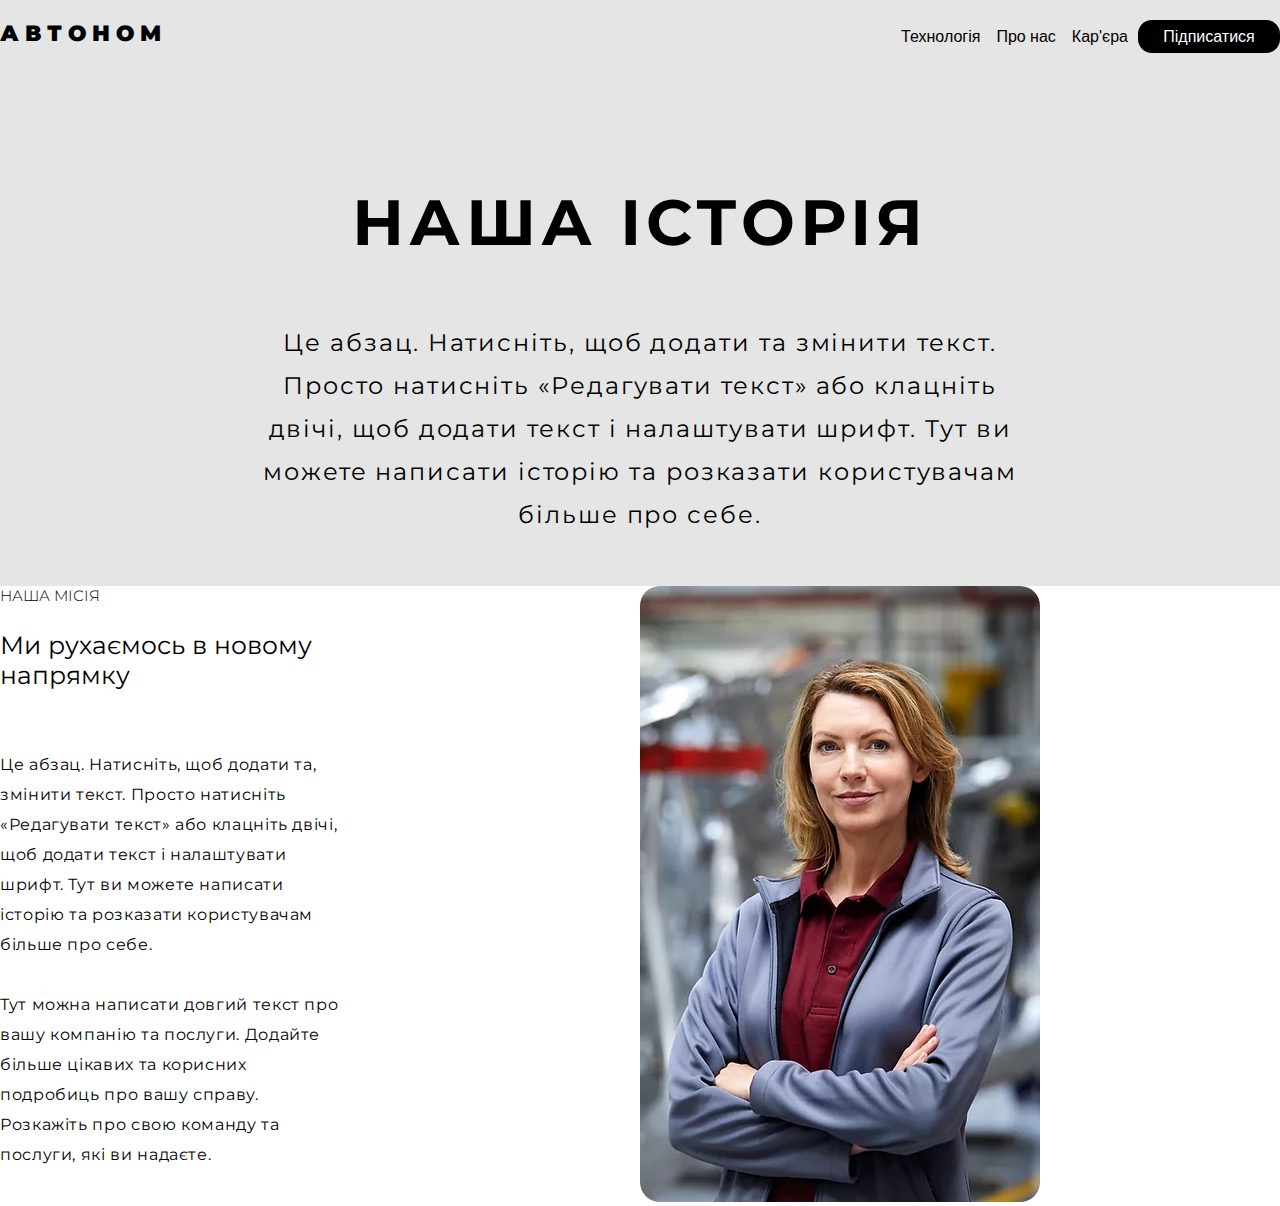
==== about-us.html @ f9a32108 "siiiiii" ====
<!DOCTYPE html>
<html lang="en">
  <head>
    <meta charset="UTF-8" />
    <meta http-equiv="X-UA-Compatible" content="IE=edge" />
    <meta name="viewport" content="width=device-width, initial-scale=1.0" />
    <title>Document</title>
    <link rel="stylesheet" href="./about-us.css" />
    <link rel="preconnect" href="https://fonts.googleapis.com" />
    <link rel="preconnect" href="https://fonts.gstatic.com" crossorigin />
    <link
      href="https://fonts.googleapis.com/css2?family=Montserrat:wght@300;400&family=Nunito:wght@300;700&family=Oswald:wght@300&family=PT+Serif&family=Roboto:wght@300&family=Ropa+Sans&family=Varela+Round&display=swap"
      rel="stylesheet"
    />
  </head>
  <body>
    <header class="header-background">
      <nav class="header-nav">
        <h1 class="header-nav-text">АВТОНОМ</h1>
        <div class="box-with-site-nav">
          <button class="text-button-nav">Технологія</button>
          <button class="text-button-nav">Про нас</button>
          <button class="text-button-nav">Кар'єра</button>
          <button class="text-button-black">Підписатися</button>
        </div>
      </nav>
    </header>
    <main class="main-page-content">
      <div class="first-text-section">
        <h1 class="first-text-title">НАША ІСТОРІЯ</h1>
        <p class="first-sub-text">
          Це абзац. Натисніть, щоб додати та змінити текст.<br />
          Просто натисніть «Редагувати текст» або клацніть<br />
          двічі, щоб додати текст і налаштувати шрифт. Тут ви<br />
          можете написати історію та розказати користувачам<br />
          більше про себе.
        </p>
      </div>
      <div class="black-box-with-gradient black-box-with-gradient-second-part">
        <div class="black-box">
          <div class="box-with-only-text">
            <div class="blck-box-text">
              <h1 class="little-title">НАША МІСІЯ</h1>
              <h1 class="big-tile">
                Ми рухаємось в новому<br />
                напрямку
              </h1>
              <p class="big-subtext">
                Це абзац. Натисніть, щоб додати та,<br />
                змінити текст. Просто натисніть<br />
                «Редагувати текст» або клацніть двічі,<br />
                щоб додати текст і налаштувати<br />
                шрифт. Тут ви можете написати<br />
                історію та розказати користувачам<br />
                більше про себе.
              </p>
              <p class="second-big-subtext">
                Тут можна написати довгий текст про<br />
                вашу компанію та послуги. Додайте<br />
                більше цікавих та корисних<br />
                подробиць про вашу справу.<br />
                Розкажіть про свою команду та<br />
                послуги, які ви надаєте.
              </p>
            </div>
          </div>
          <div class="box-image">
            <img src="./images/girl-worker.webp" class="img" alt="" />
          </div>
        </div>
      </div>
    </main>
  </body>
</html>
---- about-us.css ----
* {
  box-sizing: border-box;
}

html {
  font-size: 15px;
  font-family: "Montserrat", sans-serif;
}

body {
  min-height: 100vh;
  background: #e5e5e5;
}

body,
h1,
h2,
h3,
h4,
h5,
h6,
figure,
ul,
ol,
p {
  margin: 0;
  padding: 0;
}

.header-background {
  background: none;
  width: 100vw;
  background-size: cover;
}

.header-nav-text {
  font-size: 22px;
  letter-spacing: 6px;
  font-weight: 900;
  cursor: pointer;
}

.text-button-nav {
  background: none;
  border: none;
  font-size: 16px;
  color: black;
  text-align: center;
  cursor: pointer;
}

.text-button-black {
  width: 142px;
  height: 33px;
  border-radius: 14px;
  background: black;
  color: white;
  font-size: 16px;
  border: none;
}

.header-nav {
  display: flex;
  justify-content: space-between;
  max-width: 1570px;
  margin: 0 auto;
  padding-top: 20px;
}

.link {
  text-decoration: none;
}

.first-text-title {
  font-size: 64px;
  font-family: "Montserrat", sans-serif;
  text-align: center;
  letter-spacing: 0.08em;
}

.first-sub-text {
  font-size: 24px;
  font-family: "Montserrat", sans-serif;
  text-align: center;
  padding-top: 60px;
  letter-spacing: 0.08em;
  line-height: 43px;
}

.main-page-content {
  margin-top: 130px;
}

.black-box-with-gradient-second-part {
  background: white;
  margin-top: 50px;
}

.black-box {
  width: 100%;
  display: flex;
  justify-content: space-between;
}

black-box-text .black-box > *:nth-child(1),
.black-box > *:nth-child(2) {
  width: 50%;
}

.box-image {
  width: 100%;
  display: block;
}

.white-little-title {
  font-size: 16px;
  color: white;
}

.black-big-title {
  font-size: 40px;
  font-family: "Montserrat", sans-serif;
}

.img {
  border-radius: 20px;
}
.big-subtext {
  letter-spacing: 0.04em;
  font-size: 16px;
  font-family: "Montserrat", sans-serif;
  line-height: 30px;
  padding-bottom: 30px;
}

.second-big-subtext {
  letter-spacing: 0.04em;
  font-size: 16px;
  font-family: "Montserrat", sans-serif;
  line-height: 30px;
}

.little-title {
  font-size: 15px;
  font-family: "Montserrat", sans-serif;
  font-weight: 300;
  padding-bottom: 25px;
}

.big-tile {
  font-size: 25px;
  font-family: "Montserrat", sans-serif;
  font-weight: 400;
  padding-bottom: 60px;
}

.big-sub-text {
  font-size: 24px;
  color: white;
  padding-top: 35px;
  line-height: 43px;
}

.little-sub-text {
  font-size: 16px;
  color: white;
  padding-top: 55px;
  line-height: 30px;
}
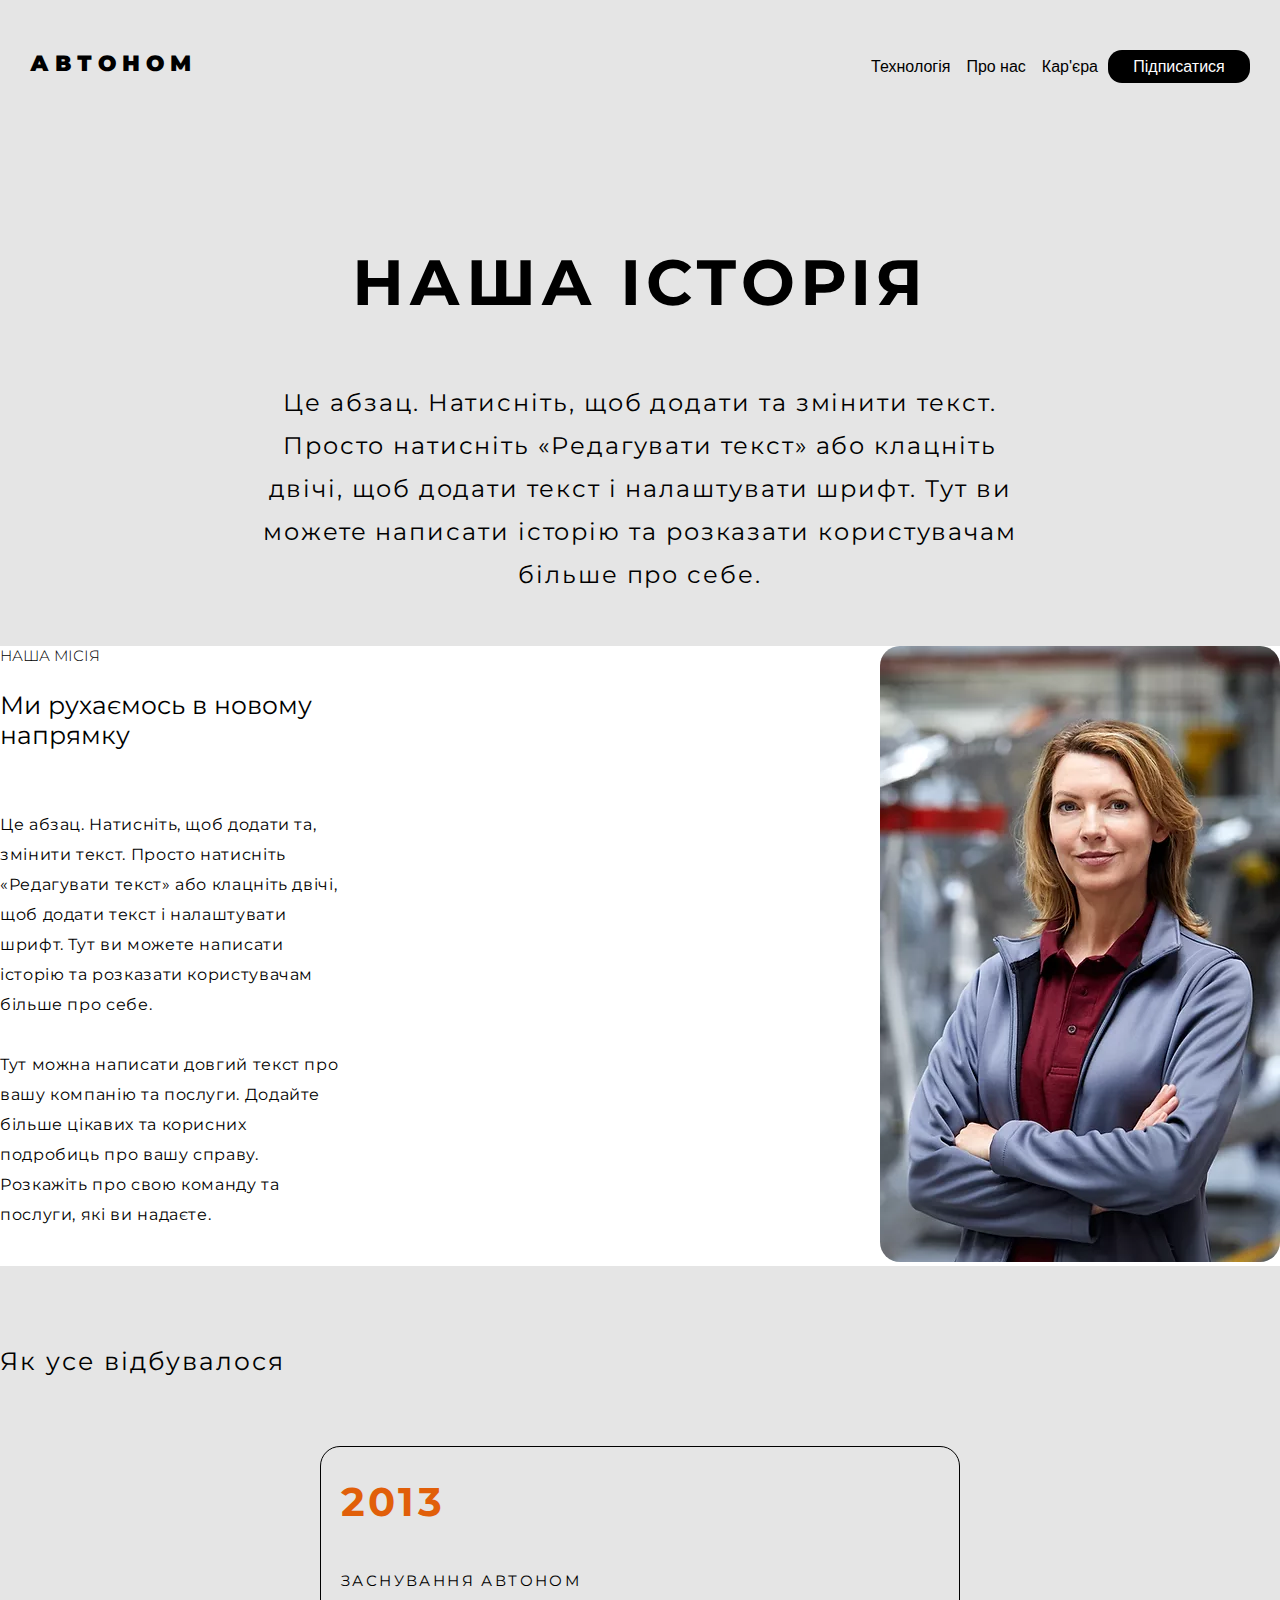
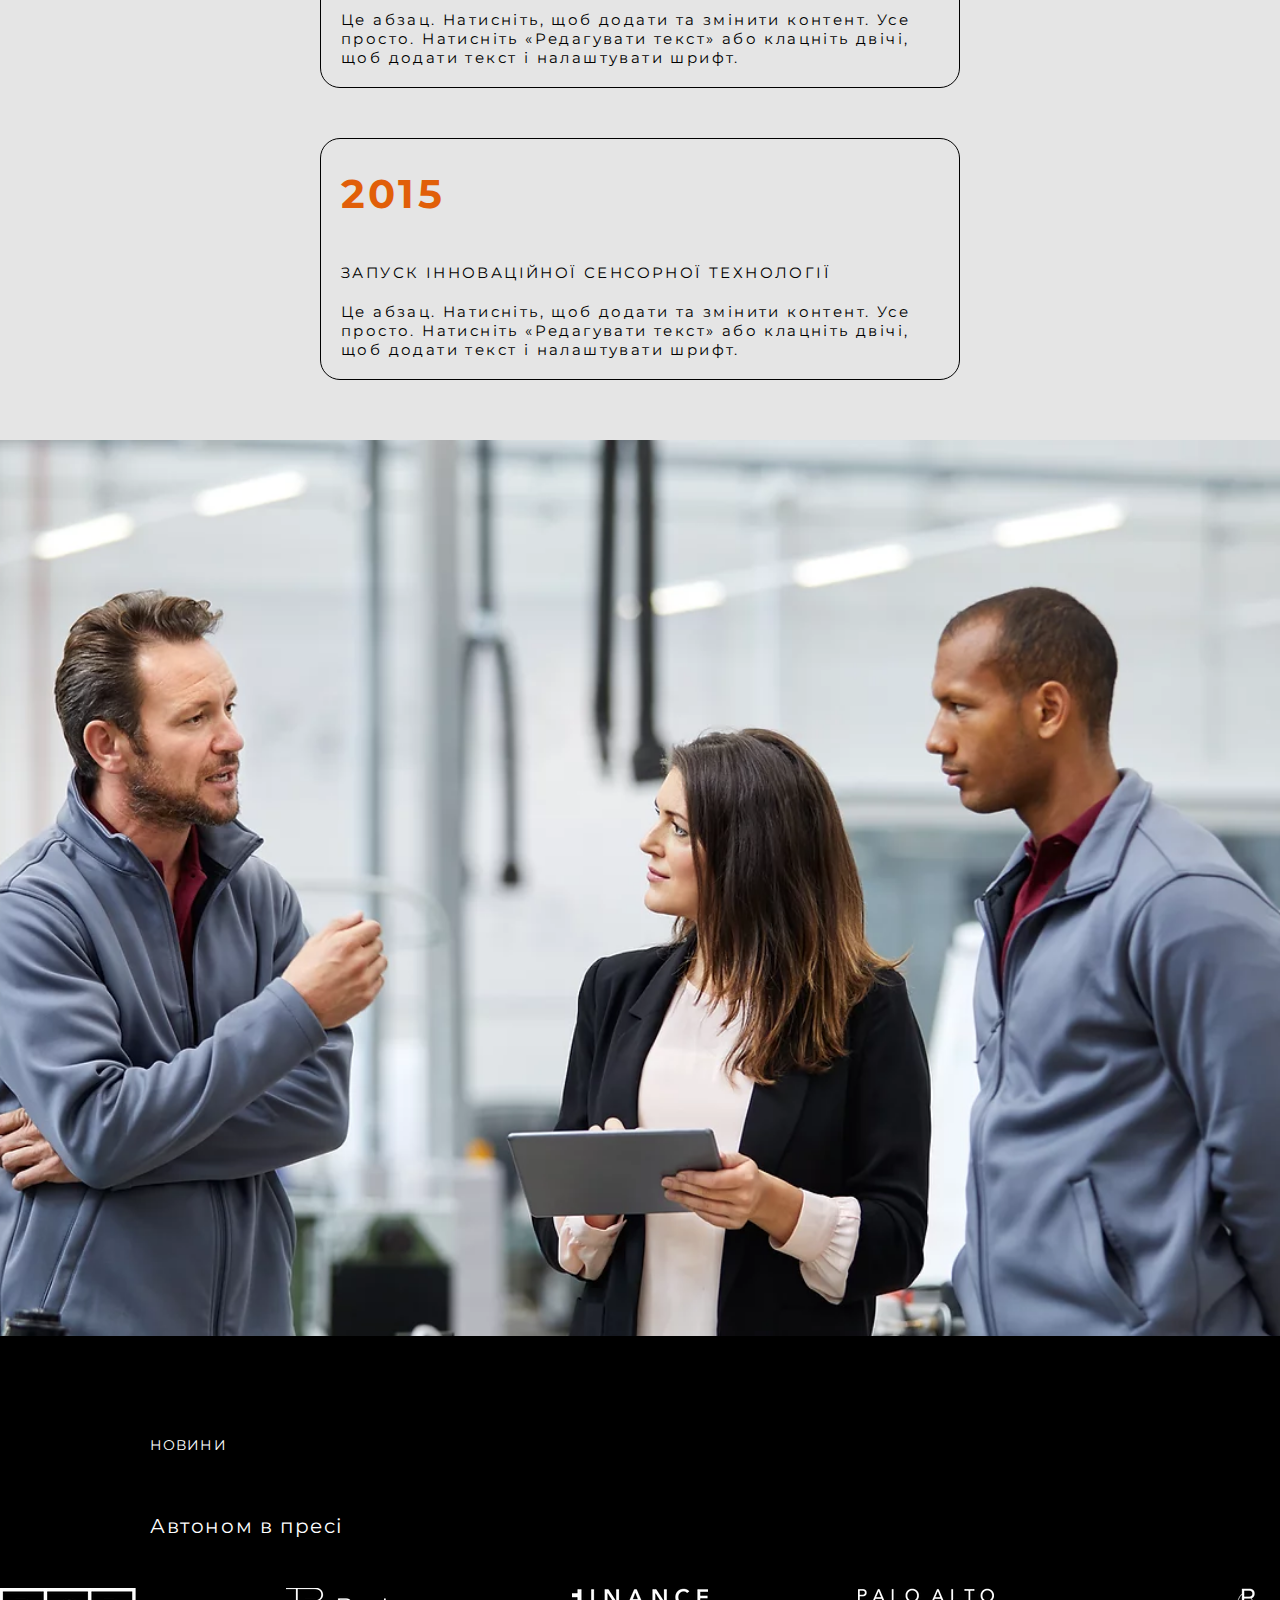
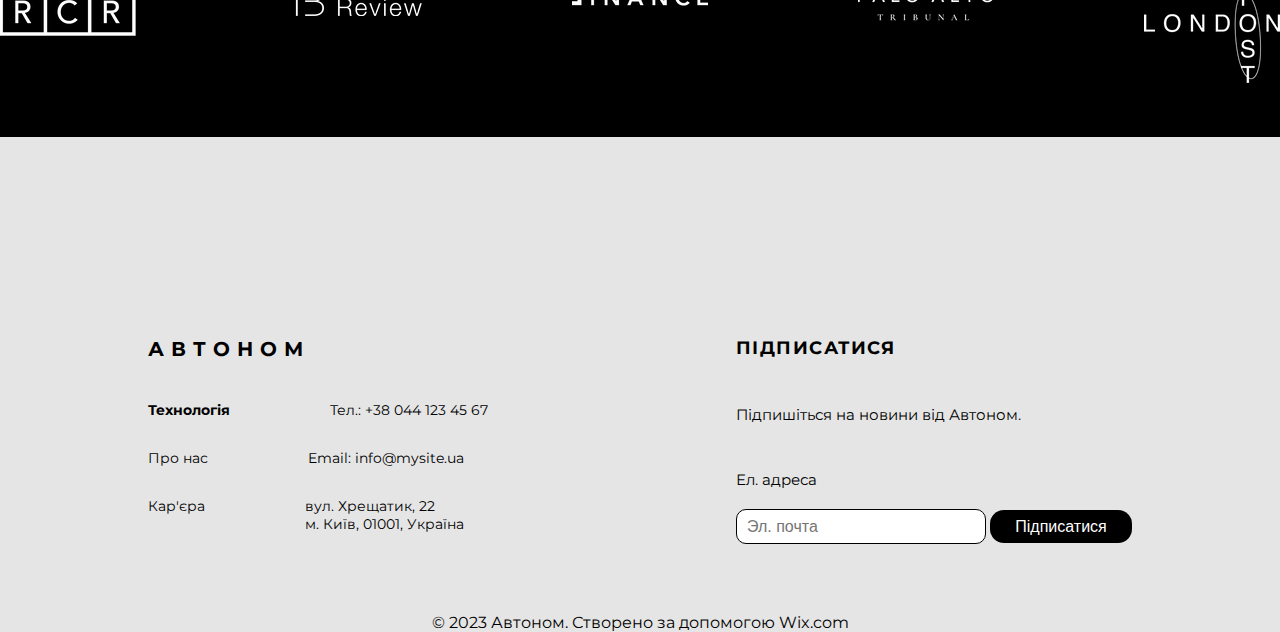
==== commit c4d93045: "siiii" ====
--- a/about-us.html
+++ b/about-us.html
@@ -69,6 +69,116 @@
           </div>
         </div>
       </div>
+      <div class="box-with-product-history">
+        <div class="text-title-line-wrapper">
+          <p class="history-box-title">Як усе відбувалося</p>
+        </div>
+        <div class="box-with-two-contents-columns">
+          <div class="content-box">
+            <h2 class="orange-title">2013</h2>
+            <p class="sub-title">ЗАСНУВАННЯ АВТОНОМ</p>
+            <p class="sub-title sub-title-second">
+              Це абзац. Натисніть, щоб додати та змінити контент. Усе<br />
+              просто. Натисніть «Редагувати текст» або клацніть двічі,<br />
+              щоб додати текст і налаштувати шрифт.<br />
+            </p>
+          </div>
+          <div class="content-box">
+            <h2 class="orange-title">2015</h2>
+            <p class="sub-title">ЗАПУСК ІННОВАЦІЙНОЇ СЕНСОРНОЇ ТЕХНОЛОГІЇ</p>
+            <p class="sub-title sub-title-second">
+              Це абзац. Натисніть, щоб додати та змінити контент. Усе<br />
+              просто. Натисніть «Редагувати текст» або клацніть двічі,<br />
+              щоб додати текст і налаштувати шрифт.<br />
+            </p>
+          </div>
+        </div>
+      </div>
+      <div class="box-with-only-img"></div>
+      <div class="box-with-press-content">
+        <div class="text-part-of-box">
+          <p class="press-title">НОВИНИ</p>
+          <p class="press-sub-text">Автоном в пресі</p>
+        </div>
+        <div class="img-row">
+          <div>
+            <img src="./images/RCR-01.webp" class="img-padding" alt="" />
+          </div>
+          <div>
+            <img src="./images/TB_Review-01.webp" class="img-padding" alt="" />
+          </div>
+          <div>
+            <img src="./images/binance-01.webp" class="img-padding" alt="" />
+          </div>
+          <div>
+            <img
+              src="./images/Palo_Alto_Tribunal-01.webp"
+              class="img-padding"
+              alt=""
+            />
+          </div>
+          <div>
+            <img
+              src="./images/London_post-01.webp"
+              class="img-padding"
+              alt=""
+            />
+          </div>
+        </div>
+      </div>
+      <div class="box-with-contacts">
+        <div class="contacts-wrapper">
+          <div class="left-text-part">
+            <h1 class="left-text-part-title">АВТОНОМ</h1>
+            <div class="line-with-text-second-part">
+              <div class="text-column">
+                <h1 class="subtext subtext-for-padding">Технологія</h1>
+              </div>
+              <div class="text-column">
+                <p class="subtext">Тел.: +38 044 123 45 67</p>
+              </div>
+            </div>
+            <div class="line-with-text-second-part">
+              <div class="text-column">
+                <p class="subtext">Про нас</p>
+              </div>
+              <div class="text-column">
+                <p class="subtext">Email: info@mysite.ua</p>
+              </div>
+            </div>
+            <div class="line-with-text-second-part">
+              <div class="text-column">
+                <p class="subtext">Кар'єра</p>
+              </div>
+              <div class="text-column">
+                <p class="subtext">
+                  вул. Хрещатик, 22<br />
+
+                  м. Київ, 01001, Україна
+                </p>
+              </div>
+            </div>
+          </div>
+          <div class="box-with-contacts-button">
+            <h1 class="contacts-text-sub-title">ПІДПИСАТИСЯ</h1>
+            <p class="contacts-sub-text contacts-sub-text-for-padding">
+              Підпишіться на новини від Автоном.
+            </p>
+            <p class="contacts-sub-text">Ел. адреса</p>
+            <div class="box-with-buttons">
+              <input type="email" placeholder="Эл. почта" class="email-row" />
+              <button class="text-button-black text-button-black-second">
+                Підписатися
+              </button>
+            </div>
+          </div>
+        </div>
+      </div>
     </main>
+    <footer class="footer-box">
+      <div class="footer-wrapepr">
+        <p class="footer-text">© 2023 Автоном. Створено за допомогою Wix.com</p>
+      </div>
+    </footer>
   </body>
 </html>
--- a/about-us.css
+++ b/about-us.css
@@ -31,6 +31,7 @@
   background: none;
   width: 100vw;
   background-size: cover;
+  padding: 30px;
 }
 
 .header-nav-text {
@@ -97,9 +98,10 @@
 }
 
 .black-box {
-  width: 100%;
+  max-width: 1500px;
   display: flex;
   justify-content: space-between;
+  margin: 0 auto;
 }
 
 black-box-text .black-box > *:nth-child(1),
@@ -108,7 +110,7 @@
 }
 
 .box-image {
-  width: 100%;
+  max-width: 400px;
   display: block;
 }
 
@@ -124,6 +126,7 @@
 
 .img {
   border-radius: 20px;
+  width: 100%;
 }
 .big-subtext {
   letter-spacing: 0.04em;
@@ -167,3 +170,207 @@
   padding-top: 55px;
   line-height: 30px;
 }
+
+.history-box-title {
+  letter-spacing: 0.08em;
+  font-size: 25px;
+  font-family: "Montserrat", sans-serif;
+}
+.text-title-line-wrapper {
+  max-width: 1500px;
+  display: flex;
+  justify-content: space-between;
+  margin: 0 auto;
+}
+
+.box-with-product-history {
+  margin-top: 80px;
+}
+
+.content-box {
+  border: 1.2px solid black;
+  border-radius: 20px;
+  width: 640px;
+  padding-left: 20px;
+  padding-top: 30px;
+}
+
+.orange-title {
+  letter-spacing: 0.08em;
+  font-size: 40px;
+  font-family: "Montserrat", sans-serif;
+  color: #e15f09;
+}
+.sub-title {
+  letter-spacing: 0.16em;
+  font-size: 15px;
+  font-family: "Montserrat", sans-serif;
+  padding-top: 45px;
+}
+
+.sub-title-second {
+  padding-top: 20px;
+  padding-bottom: 20px;
+}
+
+.box-with-two-contents-columns {
+  display: flex;
+  justify-content: center;
+  flex-direction: column;
+  align-items: center;
+  margin-top: 70px;
+}
+
+.content-box:nth-child(1) {
+  margin-bottom: 50px;
+}
+
+.box-with-only-img {
+  margin-top: 60px;
+  margin-bottom: -4px;
+  width: 100vw;
+  background-image: url(./images/workers-backgorund-img.webp);
+  height: 100vh;
+  background-size: cover;
+  background-position: center;
+}
+
+.box-with-press-content {
+  background: black;
+  width: 100%;
+}
+
+.img-row {
+  display: flex;
+  justify-content: space-between;
+  max-width: 1365px;
+  margin: 0 auto;
+  margin-top: 50px;
+  padding-bottom: 50px;
+}
+
+.press-title {
+  letter-spacing: 0.08em;
+  font-size: 14px;
+  font-family: "Montserrat", sans-serif;
+  color: white;
+}
+
+.press-sub-text {
+  letter-spacing: 0.08em;
+  font-size: 20px;
+  font-family: "Montserrat", sans-serif;
+  color: white;
+  padding-top: 60px;
+}
+
+.text-part-of-box {
+  padding-left: 150px;
+  padding-top: 100px;
+}
+.contacts-wrapper {
+  display: flex;
+  justify-content: space-evenly;
+  padding-top: 80px;
+}
+
+.email-row {
+  width: 250px;
+  height: 35px;
+  border-radius: 10px;
+  font-size: 16px;
+  padding-left: 10px;
+  border: 1px solid black;
+}
+.box-with-buttons {
+  margin-top: 20px;
+}
+
+.footer-text {
+  font-size: 16px;
+  text-align: center;
+  margin-top: 50px;
+}
+
+.contacts-sub-text-for-padding {
+  padding-top: 46px;
+  padding-bottom: 46px;
+}
+
+.line-with-text-second-part {
+  display: flex;
+}
+.contacts-text-sub-title {
+  letter-spacing: 0.08em;
+  font-size: 18px;
+}
+
+.contact-sub-text {
+  letter-spacing: 0.05em;
+  font-size: 16px;
+}
+
+.box-with-contacts {
+  margin-top: 120px;
+}
+
+.left-text-part-title {
+  letter-spacing: 0.35em;
+  font-size: 20px;
+  padding-bottom: 40px;
+}
+
+.subtext {
+  padding-right: 100px;
+  font-size: 14px;
+  font-family: "Montserrat", sans-serif;
+  padding-bottom: 30px;
+}
+.contacts-sub-text-for-padding {
+  padding-top: 46px;
+  padding-bottom: 46px;
+}
+
+@media screen and (max-width: 768px) {
+  .black-box {
+    display: flex;
+    flex-direction: column;
+    padding-left: 60px;
+  }
+  .blck-box-text {
+    margin-bottom: 50px;
+  }
+  .content-box {
+    width: 300px;
+  }
+  .box-with-only-img {
+    background-position: center center;
+  }
+  .history-box-title {
+    margin-left: 80px;
+  }
+  .footer-wrapepr {
+    display: flex;
+    flex-direction: column;
+  }
+  .contacts-wrapper {
+    display: flex;
+    flex-direction: column;
+  }
+  .box-with-buttons {
+    display: flex;
+    flex-wrap: wrap;
+  }
+  .text-button-black-second {
+    margin-top: 10px;
+  }
+  .img-row {
+    display: flex;
+    flex-wrap: wrap;
+    padding-left: 30px;
+    padding-right: 30px;
+  }
+  .img-padding {
+    padding-top: 30px;
+  }
+}
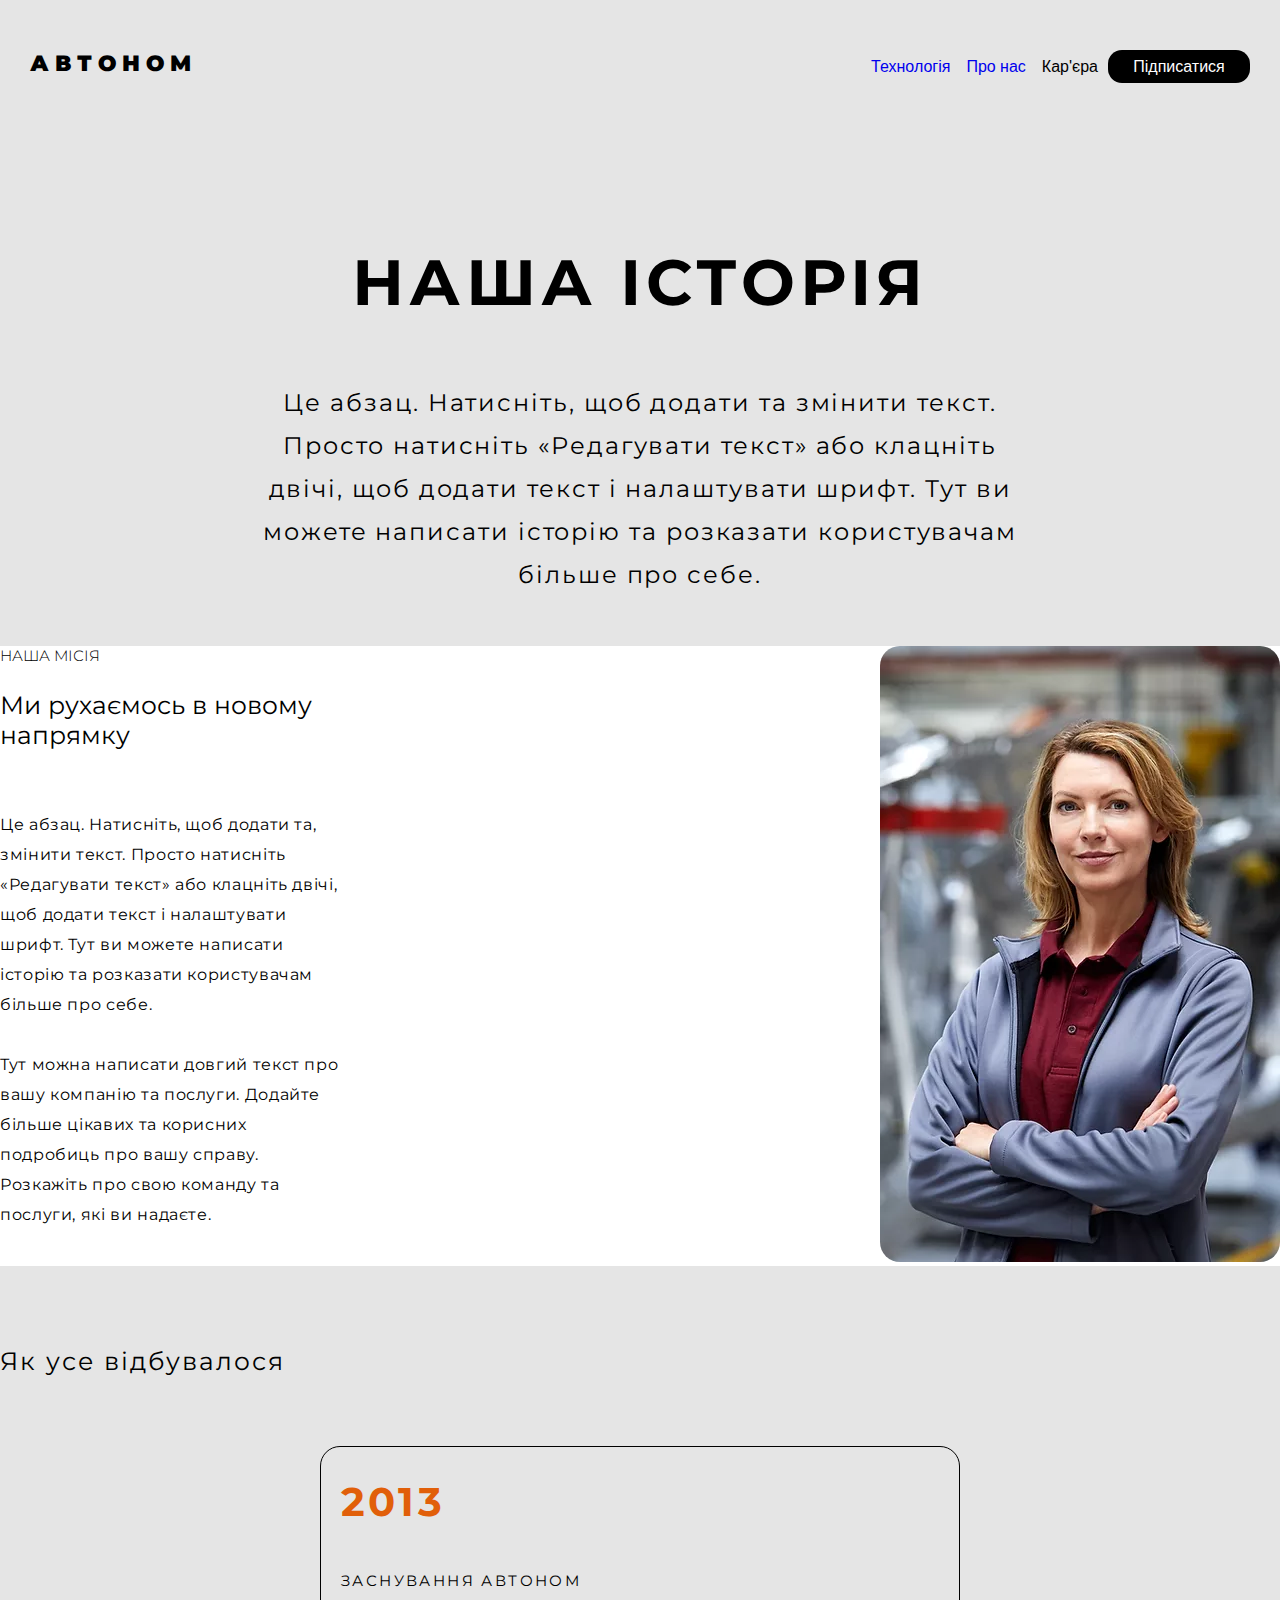
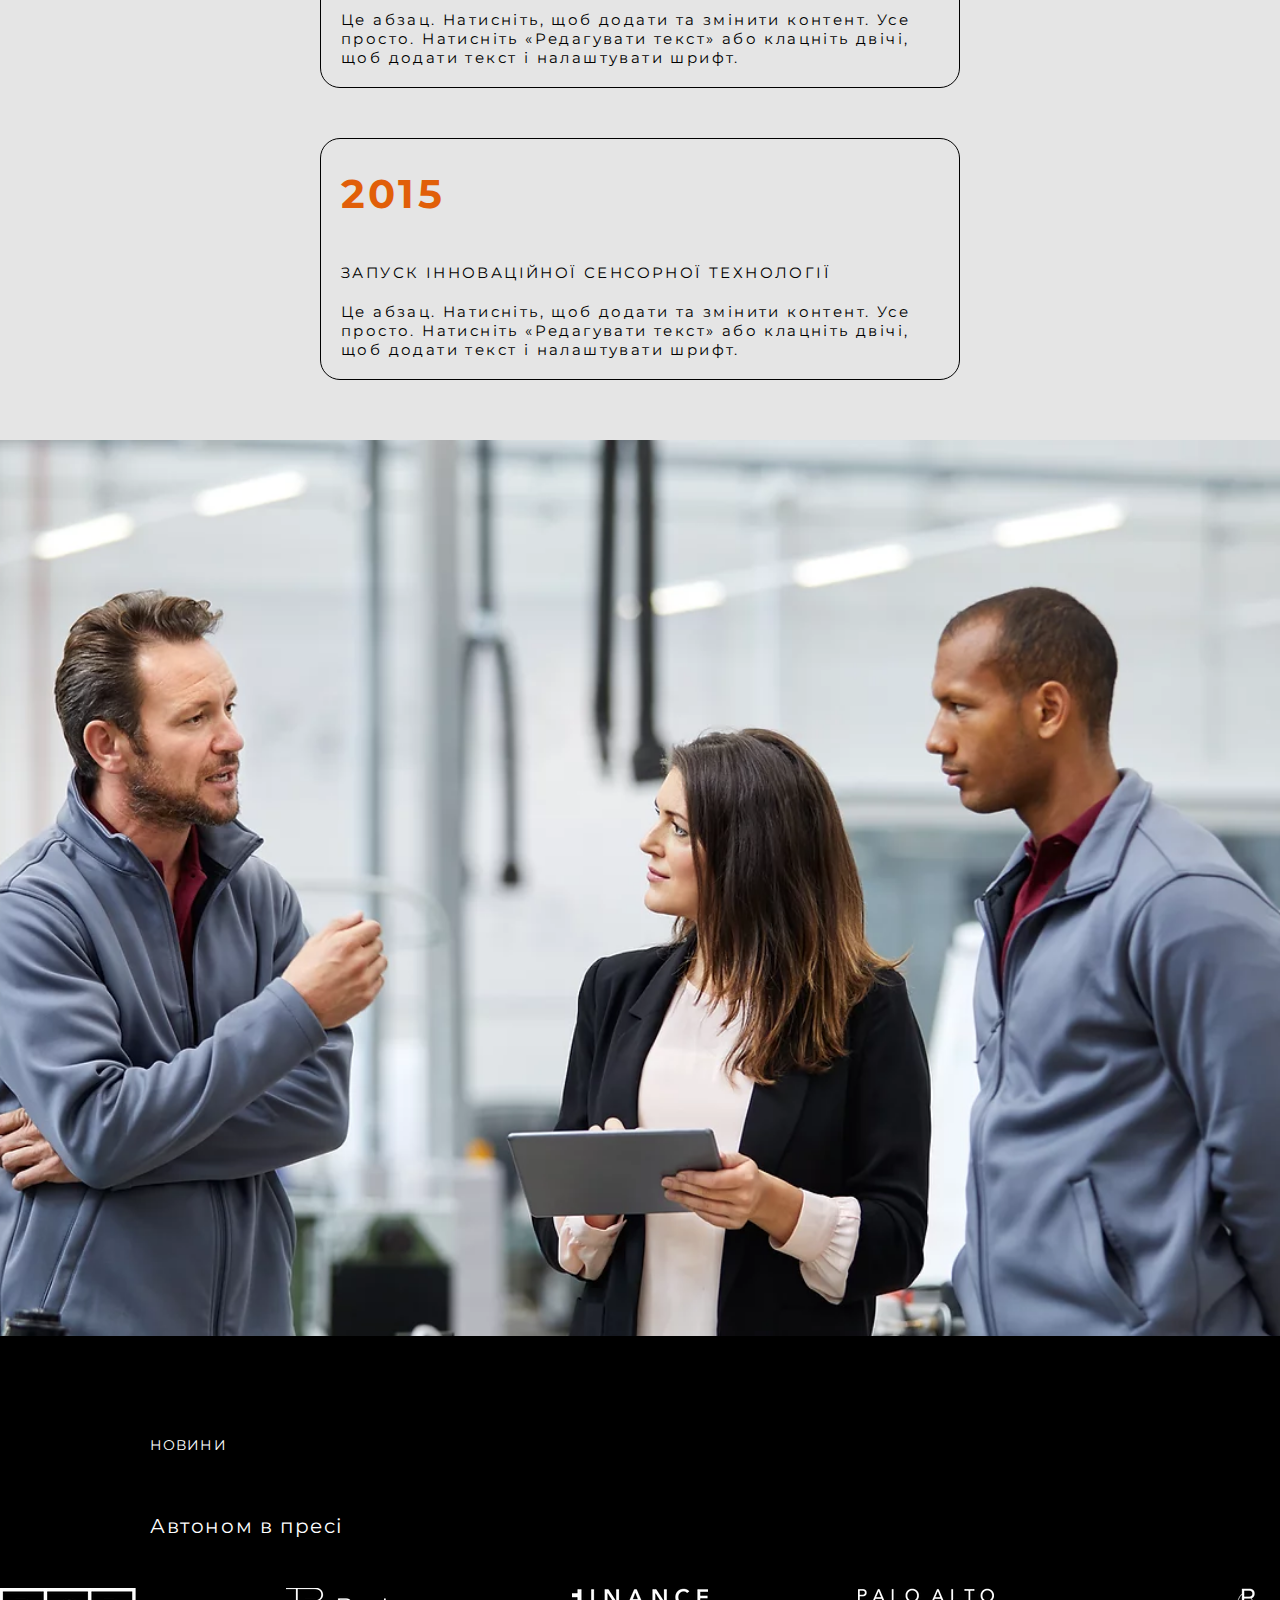
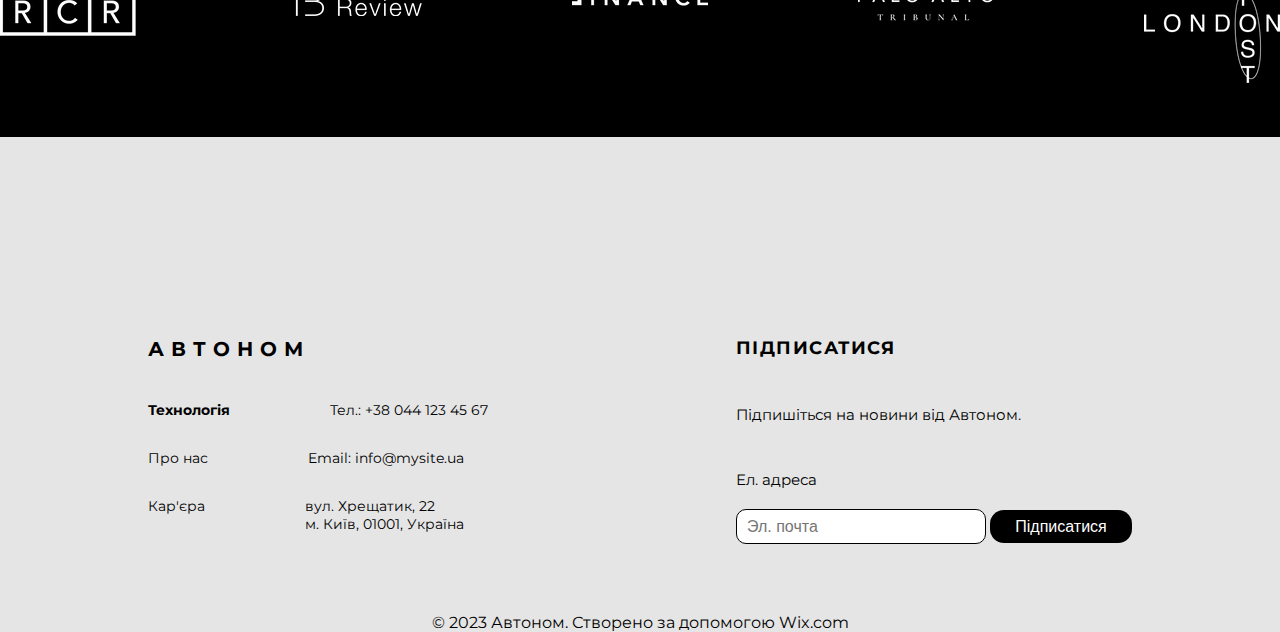
==== commit 4e427773: "si" ====
--- a/about-us.html
+++ b/about-us.html
@@ -18,9 +18,15 @@
       <nav class="header-nav">
         <h1 class="header-nav-text">АВТОНОМ</h1>
         <div class="box-with-site-nav">
-          <button class="text-button-nav">Технологія</button>
-          <button class="text-button-nav">Про нас</button>
-          <button class="text-button-nav">Кар'єра</button>
+          <button class="text-button-nav">
+            <a class="link" href="./technology-page.html">Технологія</a>
+          </button>
+          <button class="text-button-nav">
+            <a class="link" href="./about-us.html">Про нас</a>
+          </button>
+          <button class="text-button-nav">
+            <a class="link" href="./career.html"></a>Кар'єра
+          </button>
           <button class="text-button-black">Підписатися</button>
         </div>
       </nav>
